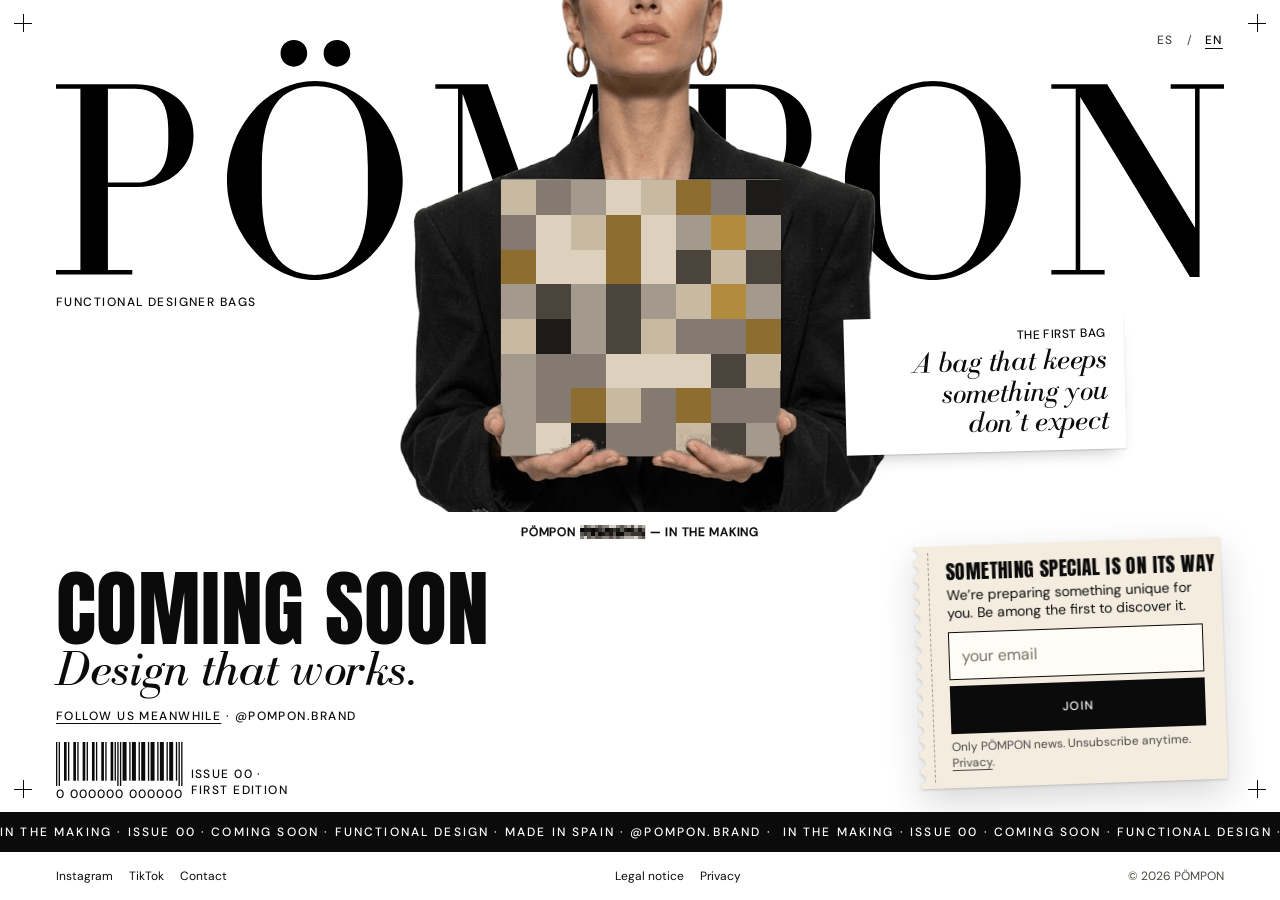
==== index.html @ bda3a81d "Landing coming soon PÖMPON: primera publicación (vista previa, noindex, formulario en modo demo) 🤖 G" ====
<!doctype html>
<html lang="es">
<head>
<meta charset="utf-8">
<meta name="viewport" content="width=device-width, initial-scale=1, viewport-fit=cover">
<meta name="color-scheme" content="light only">
<meta name="theme-color" content="#FFFFFF">
<!-- PREVIEW: noindex mientras la página vive en la URL de pruebas. Se cambia a "index, follow" al apuntar pomponbrand.com (EC_landing-coming-soon.md §4). -->
<meta name="robots" content="noindex, nofollow">
<link rel="canonical" href="https://pomponbrand.com/">
<link rel="icon" href="favicon.svg" type="image/svg+xml">
<link rel="icon" href="favicon-32.png" sizes="32x32" type="image/png">
<link rel="apple-touch-icon" href="apple-touch-icon-180.png">
<meta property="og:type" content="website">
<meta property="og:site_name" content="PÖMPON">
<meta property="og:url" content="https://pomponbrand.com/">
<meta property="og:title" content="PÖMPON — Nº 00 · En preparación">
<meta property="og:description" content="Bolsos de diseño funcional, hechos en España. El primer bolso está en preparación.">
<meta property="og:image" content="https://pomponbrand.com/og-image.png">
<meta property="og:image:width" content="1200">
<meta property="og:image:height" content="630">
<meta property="og:locale" content="es_ES">
<meta name="twitter:card" content="summary_large_image">
<title>PÖMPON — Nº 00 · En preparación</title>
<meta name="description" content="PÖMPON: bolsos de diseño funcional, hechos en España. El primer bolso está en preparación.">
<link rel="preload" href="fonts/Anton-Regular.ttf" as="font" type="font/ttf" crossorigin>
<link rel="preload" href="fonts/BodoniFLF-Italic.ttf" as="font" type="font/ttf" crossorigin>
<link rel="stylesheet" href="styles.css">
</head>
<body>
<div class="page">
<main class="cover" id="top">
  <span class="crop crop--tl" aria-hidden="true"></span><span class="crop crop--tr" aria-hidden="true"></span>
  <span class="crop crop--bl" aria-hidden="true"></span><span class="crop crop--br" aria-hidden="true"></span>

  <header class="meta">
    <div class="meta__right">
      <div class="lang" role="group" aria-label="Idioma" data-i18n-aria="langGroup">
        <button type="button" data-lang="es" aria-pressed="true" lang="es">ES</button><span class="lang__sep" aria-hidden="true">/</span><button type="button" data-lang="en" aria-pressed="false" lang="en">EN</button>
      </div>
    </div>
  </header>

  <div class="hero">
    <h1 class="logo"><img src="assets/pompon-logo.svg" alt="PÖMPON" width="1000" height="206"></h1>
    <figure class="model">
      <img class="model__img" src="assets/modelo.png" width="580" height="580" alt="Modelo con blazer negro sosteniendo el primer bolso de PÖMPON, oculto tras un mosaico." data-i18n-alt="modelAlt">
      <div class="mosaic" id="mosaic" tabindex="0" role="img" aria-label="El primer bolso, todavía oculto" data-i18n-aria="mosaicAria"></div>
      <img class="model__hands" src="assets/manos.png" width="580" height="580" alt="" aria-hidden="true">
    </figure>
  </div>

  <p class="caption caps" id="caption" aria-live="polite">PÖMPON <span class="redact" role="img" aria-label="nombre por desvelar"></span> — EN PREPARACIÓN</p>
  <p class="tagline caps"><span data-i18n="taglineA">BOLSOS DE DISEÑO FUNCIONAL</span><span class="tagline__made" data-i18n="taglineB">&nbsp;· HECHO EN ESPAÑA</span></p>

  <section class="headline" aria-labelledby="h-soon">
    <h2 class="headline__title" id="h-soon" data-i18n="soon">PRÓXIMAMENTE</h2>
    <p class="headline__sub" data-i18n="works">Diseño que funciona.</p>
  </section>
  <p class="social caps"><a href="https://www.instagram.com/pompon.brand/" rel="noopener" target="_blank"><span data-i18n="follow">Síguenos mientras tanto</span>&nbsp;·&nbsp;@pompon.brand</a></p>

  <aside class="secondary" aria-labelledby="k-first">
    <p class="secondary__kicker caps" id="k-first" data-i18n="kicker">EL PRIMER BOLSO</p>
    <p class="secondary__line" data-i18n="first">Un bolso que guarda algo que no esperas</p>
  </aside>

  <aside class="card" id="card" aria-labelledby="sub-title">
    <div class="card__under" id="card-done" aria-hidden="true">
      <p class="done__title" data-i18n="doneTitle">SUSCRITA.</p>
      <p class="done__text" data-i18n="doneText">Te contaremos lo que pase en el taller.</p>
    </div>
    <form class="card__sheet" id="sub-form" novalidate>
      <h2 class="card__title" id="sub-title" data-i18n="subTitle">ALGO ESPECIAL ESTÁ EN CAMINO</h2>
      <p class="card__lede" data-i18n="subLede">Estamos preparando algo único para ti. Sé de las primeras en descubrirlo.</p>
      <div class="field" id="field">
        <label class="sr-only" for="email" data-i18n="emailLabel">Tu email</label>
        <input id="email" name="email" type="email" inputmode="email" autocomplete="email" autocapitalize="off" spellcheck="false" required placeholder="tu email" data-i18n-ph="emailPh" aria-describedby="email-msg email-legal">
        <button class="btn" type="submit" id="sub-btn" data-i18n="subBtn">UNIRME</button>
      </div>
      <div class="sr-only" aria-hidden="true"><label for="website">No rellenar</label><input id="website" name="website" type="text" tabindex="-1" autocomplete="off"></div>
      <p class="field__msg" id="email-msg" role="alert"></p>
      <p class="legal" id="email-legal" data-i18n-html="legal">Solo novedades de PÖMPON. Baja cuando quieras. <a href="privacidad/">Privacidad</a>.</p>
    </form>
  </aside>

  <div class="barcode">
    <div aria-hidden="true"><svg viewBox="0 0 95 50" preserveAspectRatio="none" fill="#0b0b0b" role="presentation"><rect x="0" y="0" width="1" height="50"/><rect x="2" y="0" width="1" height="50"/><rect x="6" y="0" width="2" height="44"/><rect x="9" y="0" width="1" height="44"/><rect x="13" y="0" width="2" height="44"/><rect x="16" y="0" width="1" height="44"/><rect x="20" y="0" width="2" height="44"/><rect x="23" y="0" width="1" height="44"/><rect x="27" y="0" width="2" height="44"/><rect x="30" y="0" width="1" height="44"/><rect x="34" y="0" width="2" height="44"/><rect x="37" y="0" width="1" height="44"/><rect x="41" y="0" width="2" height="44"/><rect x="44" y="0" width="1" height="44"/><rect x="46" y="0" width="1" height="50"/><rect x="48" y="0" width="1" height="50"/><rect x="50" y="0" width="3" height="44"/><rect x="55" y="0" width="1" height="44"/><rect x="57" y="0" width="3" height="44"/><rect x="62" y="0" width="1" height="44"/><rect x="64" y="0" width="3" height="44"/><rect x="69" y="0" width="1" height="44"/><rect x="71" y="0" width="3" height="44"/><rect x="76" y="0" width="1" height="44"/><rect x="78" y="0" width="3" height="44"/><rect x="83" y="0" width="1" height="44"/><rect x="85" y="0" width="3" height="44"/><rect x="90" y="0" width="1" height="44"/><rect x="92" y="0" width="1" height="50"/><rect x="94" y="0" width="1" height="50"/></svg><div class="barcode__digits"><span>0</span><span>000000</span><span>000000</span></div></div>
    <p class="barcode__label caps" data-i18n="edition">Nº 00 · PRIMERA EDICIÓN</p>
  </div>

  <div class="ticker" aria-hidden="true"><div class="ticker__track" id="ticker"></div></div>
  <p class="sr-only" data-i18n="ticker">EN PREPARACIÓN · Nº 00 · PRÓXIMAMENTE · DISEÑO FUNCIONAL · HECHO EN ESPAÑA · @POMPON.BRAND</p>
</main>

<footer class="foot">
  <nav aria-label="Redes y contacto" data-i18n-aria="navSocial">
    <a href="https://www.instagram.com/pompon.brand/" rel="noopener" target="_blank">Instagram</a>
    <a href="https://www.tiktok.com/@pompon.brand" rel="noopener" target="_blank">TikTok</a>
    <a href="mailto:contact@pomponbrand.com" data-i18n="contact">Contacto</a>
  </nav>
  <nav aria-label="Legal" data-i18n-aria="navLegal">
    <a href="aviso-legal/" data-i18n="legalNotice">Aviso legal</a>
    <a href="privacidad/" data-i18n="privacy">Privacidad</a>
  </nav>
  <p>© 2026 PÖMPON</p>
</footer>
</div>

<script src="main.js" defer></script>
<!-- Cloudflare Web Analytics: sin cookies ni almacenamiento (spec §3). Token pendiente: CF_WA_TOKEN.
     Se activa sustituyendo el token; mientras tanto el script no se carga. -->
<!-- <script defer src="https://static.cloudflareinsights.com/beacon.min.js" data-cf-beacon='{"token": "CF_WA_TOKEN"}'></script> -->
</body>
</html>
---- styles.css ----
/* PÖMPON — landing temporal · Nº 00 */
@font-face{font-family:"Bodoni FLF";src:url(fonts/BodoniFLF-Italic.ttf) format("truetype");font-style:italic;font-weight:400;font-display:swap}
@font-face{font-family:"Bodoni FLF";src:url(fonts/BodoniFLF-Roman.ttf) format("truetype");font-style:normal;font-weight:400;font-display:swap}
@font-face{font-family:"DM Sans";src:url(fonts/DMSans-Regular.ttf) format("truetype");font-weight:400;font-display:swap}
@font-face{font-family:"DM Sans";src:url(fonts/DMSans-Medium.ttf) format("truetype");font-weight:500;font-display:swap}
@font-face{font-family:"Anton";src:url(fonts/Anton-Regular.ttf) format("truetype");font-weight:400;font-display:swap}

:root{
  color-scheme: light only; /* sin modo oscuro (AGENT_INSTRUCTIONS §4c) */
  /* color */
  --c-paper:#ffffff;
  --c-ink:#0b0b0b;
  --c-ink-soft:#4a4743;
  --c-cream:#f3ecdf;
  --c-cream-deep:#e9dfcc;
  --c-field:#fffcf5;
  --c-mosaic-black:#1d1b19;
  --c-mosaic-umber:#4b443d;
  --c-mosaic-taupe:#857a70;
  --c-mosaic-taupe-lt:#a4998d;
  --c-mosaic-sand:#c8b9a2;
  --c-mosaic-sand-lt:#ddd0bc;
  --c-mosaic-gold:#b38b3f;
  --c-mosaic-gold-dk:#8e6d31;
  /* type */
  --f-display:"Anton","Arial Narrow",Impact,sans-serif;
  --f-serif:"Bodoni FLF","Bodoni 72",Didot,serif;
  --f-sans:"DM Sans",system-ui,-apple-system,"Segoe UI",sans-serif;
  --fs-xs:12px;
  --fs-s:14px;
  --fs-m:16px;
  --ls-caps:.12em;
  --ls-ticker:.18em;
  /* spacing */
  --sp-1:4px;--sp-2:8px;--sp-3:12px;--sp-4:16px;--sp-5:24px;--sp-6:32px;--sp-7:48px;--sp-8:56px;
  --pad:var(--sp-4);
  --tap:44px;
  /* radii */
  --r-0:0;--r-1:2px;--r-2:4px;
  /* elevation (solo papel encartado) */
  --shadow-paper:drop-shadow(0 1px 1px rgba(11,11,11,.18)) drop-shadow(0 14px 18px rgba(11,11,11,.16));
  /* layout */
  --ticker-h:40px;
  --foot-h:48px;
  --motion:1;
}

*,*::before,*::after{box-sizing:border-box}
html,body{margin:0;overflow-x:clip}
body{background:var(--c-paper);color:var(--c-ink);font:400 var(--fs-s)/1.4 var(--f-sans);-webkit-font-smoothing:antialiased;text-rendering:optimizeLegibility}
a{color:inherit;text-underline-offset:3px;text-decoration-thickness:1px}
a:hover{color:var(--c-ink-soft)}
button,input{font:inherit;color:inherit}
img{display:block;max-width:100%}
.page{container:page / inline-size}
.cover,.foot{
  --m:min(64cqw,250px);       /* lado del encuadre cuadrado de la modelo */
  --logo-w:calc(100cqw - 2 * var(--pad));
  --logo-top:28px;
}
.sr-only{position:absolute;width:1px;height:1px;overflow:hidden;clip:rect(0 0 0 0);white-space:nowrap}
:focus-visible{outline:2px solid var(--c-ink);outline-offset:3px}
.caps{font-family:var(--f-sans);font-weight:500;font-size:var(--fs-xs);letter-spacing:var(--ls-caps);text-transform:uppercase;line-height:1.35}

/* ───────── cover (mobile first) ───────── */
.cover{
  position:relative;display:grid;
  grid-template-columns:auto minmax(0,1fr);
  grid-template-areas:"hero hero" "cap cap" "tag tag" "head sec" "soc soc" "card card" "bar bar" "tick tick";
  column-gap:var(--sp-3);padding:0 var(--pad);background:var(--c-paper);
}
.crop{position:absolute;width:18px;height:18px;z-index:6;pointer-events:none}
.crop::before,.crop::after{content:"";position:absolute;background:var(--c-ink)}
.crop::before{left:0;right:0;top:50%;height:1px}
.crop::after{top:0;bottom:0;left:50%;width:1px}
.crop--tl{top:6px;left:6px}.crop--tr{top:6px;right:6px}
.crop--bl{bottom:calc(var(--ticker-h) + 6px);left:6px}.crop--br{bottom:calc(var(--ticker-h) + 6px);right:6px}

.meta{position:absolute;z-index:6;top:0;left:0;right:0;display:flex;justify-content:flex-end;align-items:flex-start;padding:0 30px 0 26px;pointer-events:none}
.meta > *{pointer-events:auto}
.meta__right{display:flex;flex-direction:column;align-items:flex-end;gap:2px}
.lang{display:flex;align-items:center;margin:-7px 0 0}
.lang__sep{font-size:var(--fs-xs);color:var(--c-ink-soft)}
.lang button{min-width:var(--tap);min-height:var(--tap);background:none;border:0;padding:0 6px;cursor:pointer;font:500 var(--fs-xs)/1 var(--f-sans);letter-spacing:var(--ls-caps);color:var(--c-ink-soft)}
.lang button[aria-pressed="true"]{color:var(--c-ink);text-decoration:underline;text-underline-offset:4px}
.stamp{display:inline-block;background:var(--c-ink);color:var(--c-paper);padding:5px 9px 4px;transform:rotate(-3deg);transform-origin:0 50%;margin:10px 0 0}
.stamp span{display:block}

.hero{grid-area:hero;position:relative;height:var(--m);margin:0 calc(var(--pad) * -1)}
.logo{position:absolute;z-index:1;margin:0;left:calc((100cqw - var(--logo-w)) / 2);top:var(--logo-top);width:var(--logo-w)}
.logo img{width:100%;height:auto}
.model{position:absolute;z-index:2;margin:0;top:0;left:50%;width:var(--m);height:var(--m);transform:translateX(-50%)}
.model__img,.model__hands{position:absolute;inset:0;width:100%;height:100%}
.model__hands{z-index:2;pointer-events:none}
.mosaic{position:absolute;z-index:1;left:22.8%;top:35.2%;width:54.7%;height:54.2%;display:grid;grid-template-columns:repeat(8,1fr);grid-template-rows:repeat(8,1fr);
  background:repeating-conic-gradient(var(--c-mosaic-taupe) 0 25%,var(--c-mosaic-sand) 0 50%) 0 0/25% 25%;cursor:default;-webkit-tap-highlight-color:transparent}
.mosaic span{background:var(--c);transition:background-color calc(2.8s * var(--motion)) ease}
.mosaic.is-shuffling span{transition-duration:calc(.5s * var(--motion));transition-delay:calc(var(--d, 0s) * var(--motion))}
.mosaic:focus-visible{outline-offset:4px}

.caption{grid-area:cap;justify-self:center;margin:8px 0 0;z-index:5;min-height:16px;display:flex;align-items:center;gap:.4em;white-space:nowrap;letter-spacing:.06em;-webkit-text-stroke:.35px currentColor}
.redact{display:inline-block;width:5.4em;height:1.15em;background:#5b5752 center/100% 100% no-repeat;image-rendering:pixelated;filter:blur(.25px)}
.tagline{grid-area:tag;margin:12px 0 0}
.tagline__made{display:none}
.headline{grid-area:head;margin:8px 0 0;align-self:start;width:max-content;white-space:nowrap}
.headline__title{margin:0;font:400 clamp(36px,10cqw,60px)/.88 var(--f-display);letter-spacing:.005em;text-transform:uppercase}
.headline__sub{margin:0;font:italic 400 clamp(24px,7cqw,34px)/1 var(--f-serif);letter-spacing:-.01em}
.secondary{grid-area:sec;margin:8px -6px 0 0;text-align:right;align-self:start;justify-self:end;max-width:136px;background:var(--c-paper);padding:6px 8px 8px;transform:rotate(-1.5deg);box-shadow:0 1px 1px rgba(11,11,11,.14),0 10px 18px -10px rgba(11,11,11,.3)}
.secondary__kicker{margin:0 0 2px;letter-spacing:.04em;white-space:nowrap}
.secondary__line{margin:0;font:italic 400 17px/1.02 var(--f-serif);letter-spacing:-.01em;text-wrap:balance}
.social{grid-area:soc;margin:0;display:flex}
.social{margin-top:14px !important;margin-bottom:12px}
.social a{display:inline-flex;align-items:center;min-height:var(--tap);margin-block:-8px;text-decoration:none}
.social a span{text-decoration:underline;text-underline-offset:3px}

/* ───────── subscription insert ───────── */
.card{grid-area:card;position:relative;z-index:5;margin:2px 4px 16px;transform:rotate(-1.5deg);filter:var(--shadow-paper)}
.card__sheet,.card__under{
  --bite:radial-gradient(circle 5px at 0 50%,#0000 4.5px,#000 5px) 0 0/100% 16px;
  -webkit-mask:var(--bite);mask:var(--bite);background:var(--c-cream);
}
.card__sheet{position:relative;z-index:1;padding:12px 14px 12px 26px;transform-origin:14px 0}
.card__sheet::before,.card__under::before{content:"";position:absolute;top:6px;bottom:6px;left:14px;border-left:1.5px dashed rgba(11,11,11,.35)}
.card__under{position:absolute;inset:0;padding:14px 16px 14px 28px;background:var(--c-cream-deep);display:flex;flex-direction:column;justify-content:center;visibility:hidden}
.card__title{margin:0;font:400 22px/1 var(--f-display);letter-spacing:.02em;text-transform:uppercase;text-wrap:balance}
.card__lede{margin:4px 0 10px;font-size:var(--fs-s);line-height:1.3;text-wrap:pretty}
.field{display:flex;gap:6px}
.field input{flex:1;min-width:0;height:48px;padding:0 12px;border:1px solid var(--c-ink);border-radius:var(--r-0);background:var(--c-field);font-size:var(--fs-m);outline:none;transition:box-shadow .15s}
.field input::placeholder{color:#76716a}
.field input:focus-visible,.field.is-focus input{box-shadow:0 0 0 1px var(--c-ink),0 0 0 4px var(--c-cream),0 0 0 5px var(--c-ink)}
.field.has-error input{border-width:2px;padding-left:11px}
.btn{min-height:48px;padding:0 14px;border:1px solid var(--c-ink);border-radius:var(--r-0);background:var(--c-ink);color:var(--c-paper);font:500 var(--fs-xs)/1 var(--f-sans);letter-spacing:var(--ls-caps);text-transform:uppercase;cursor:pointer;white-space:nowrap;transition:background-color .15s,color .15s}
.btn:hover{background:#2a2825}
.btn[disabled]{cursor:progress;background:var(--c-ink-soft);border-color:var(--c-ink-soft)}
.btn--ghost{background:transparent;color:var(--c-ink)}
.btn--ghost:hover{background:var(--c-ink);color:var(--c-paper)}
.field__msg{margin:6px 0 0;font-weight:500;font-size:var(--fs-xs);display:flex;gap:6px;align-items:center}
.field__msg:empty{display:none}
.field__msg::before{content:"";width:8px;height:8px;background:var(--c-ink);transform:rotate(45deg);flex:none}
.legal{margin:6px 0 0;font-size:var(--fs-xs);line-height:1.3;color:var(--c-ink-soft)}
.done__title{margin:0;font:400 30px/1 var(--f-display);letter-spacing:.02em}
.done__text{margin:6px 0 0;font:italic 400 22px/1.1 var(--f-serif);text-wrap:balance}

.card.is-done .card__under{visibility:visible}
.card.is-tearing .card__under{visibility:visible}
.card.is-tearing .card__sheet{animation:tear calc(1.1s * var(--motion)) cubic-bezier(.5,0,.75,.2) forwards}
.card.is-done .card__sheet{visibility:hidden}
@keyframes tear{
  0%{transform:none}
  18%{transform:rotate(-2.5deg) translate(4px,-6px)}
  32%{transform:rotate(-1deg) translate(10px,-4px)}
  100%{transform:rotate(16deg) translate(55%,160%);opacity:0}
}

.barcode{grid-area:bar;display:flex;align-items:flex-end;gap:8px;margin:8px 0 20px}
.barcode > div{display:grid;width:max-content}
.barcode svg{width:100%;height:22px}
.barcode__digits{display:flex;justify-content:space-between;font:500 var(--fs-xs)/1 var(--f-sans);letter-spacing:0;margin-top:2px;gap:4px;letter-spacing:-.01em}
.barcode__label{margin:0 0 2px;max-width:17ch}

.ticker{grid-area:tick;position:relative;z-index:5;height:var(--ticker-h);margin:0 calc(var(--pad) * -1);background:var(--c-ink);color:var(--c-paper);overflow:hidden;display:flex;align-items:center}
.ticker__track{display:flex;width:max-content;animation:ticker 48s linear infinite}
.ticker__item{white-space:nowrap;font:500 var(--fs-xs)/1 var(--f-sans);letter-spacing:var(--ls-ticker);padding-right:.9em}
@keyframes ticker{to{transform:translateX(-50%)}}

.foot{display:flex;flex-wrap:wrap;justify-content:center;align-items:center;column-gap:18px;row-gap:0;padding:8px var(--pad) 16px;font-size:var(--fs-xs)}
.foot nav{display:flex;flex-wrap:wrap;justify-content:center;column-gap:16px}
.foot a,.foot button{display:inline-flex;align-items:center;min-height:var(--tap);background:none;border:0;padding:0;cursor:pointer;text-decoration:none;font-size:var(--fs-xs)}
.foot a:hover,.foot button:hover{text-decoration:underline}
.foot p{margin:0;min-height:var(--tap);display:flex;align-items:center;color:var(--c-ink-soft);width:100%;justify-content:center}

/* ───────── tablet ───────── */
@container page (min-width:700px){
  .cover,.foot{--pad:var(--sp-6);--m:min(62cqw,540px);--logo-top:64px}
  .cover{grid-template-columns:minmax(0,1fr) minmax(0,330px);column-gap:var(--sp-6);
    grid-template-areas:"hero hero" "cap cap" "tag card" "head card" "soc card" "bar card" "tick tick"}
  .meta{padding:14px 20px 0 36px}
  .stamp span{display:inline}
  .lang{margin:0}
  .crop--tl{top:10px;left:10px}.crop--tr{top:10px;right:10px}
  .crop--bl{bottom:calc(var(--ticker-h) + 10px);left:10px}.crop--br{bottom:calc(var(--ticker-h) + 10px);right:10px}
  .caption{margin-top:10px}
  .tagline{margin-top:28px}
  .headline{width:auto}
  .headline__title{font-size:clamp(48px,7.2cqw,84px)}
  .headline__sub{font-size:clamp(34px,5.4cqw,54px);margin-top:-2px}
  .secondary{position:absolute;z-index:5;margin:0;top:calc(var(--logo-top) + var(--logo-w) * .2056 + 24px);left:calc(50% + var(--m) * .40);right:auto;width:clamp(190px,24cqw,260px);max-width:none;justify-self:auto;
    background:var(--c-paper);padding:12px 16px 14px;transform:rotate(-1.5deg);box-shadow:0 1px 1px rgba(11,11,11,.14),0 10px 18px -10px rgba(11,11,11,.3)}
  .secondary__line{font-size:clamp(22px,3cqw,30px)}
  .social{margin-bottom:0}
  .card{align-self:start;margin:28px 0 32px}
  .field{flex-direction:column}
  .field input{flex:none}
  .barcode{margin:24px 0 32px}
  .barcode > div{width:max-content}
  .barcode__digits{font-size:var(--fs-xs);gap:5px;letter-spacing:.08em}
  .barcode svg{height:44px}
  .foot{justify-content:space-between;padding:4px var(--pad)}
  .foot p{width:auto}
}

/* ───────── desktop: one screen ───────── */
@container page (min-width:1200px){
  .cover,.foot{--pad:var(--sp-8);--cover-h:max(720px,calc(100svh - var(--foot-h)));--m:min(calc(var(--cover-h) - 340px),42cqw);--logo-top:40px}
  .cover{display:block;height:var(--cover-h);padding:0;overflow:clip}
  .cover > *{position:absolute}
  .cover > .crop{position:absolute}
  .meta{padding:18px 44px 0 56px}
  .crop--tl{top:14px;left:14px}.crop--tr{top:14px;right:14px}
  .crop--bl{bottom:calc(var(--ticker-h) + 14px);left:14px}.crop--br{bottom:calc(var(--ticker-h) + 14px);right:14px}
  .hero{top:0;left:0;right:0;margin:0}
  .caption{top:calc(var(--m) + 12px);left:50%;transform:translateX(-50%);margin:0}
  .tagline{left:var(--pad);top:calc(var(--logo-top) + var(--logo-w) * .2056 + 14px);margin:0;max-width:calc(50cqw - var(--m) / 2 - var(--pad) - 24px)}
  .headline{left:var(--pad);bottom:calc(var(--ticker-h) + 118px);margin:0}
  .headline__title{font-size:min(6.6cqw,11svh)}
  .headline__sub{font-size:min(3.9cqw,6.5svh);margin-top:-2px}
  .social{left:var(--pad);bottom:calc(var(--ticker-h) + 82px);margin-top:0 !important;margin-bottom:0}
  .secondary{top:calc(var(--logo-top) + var(--logo-w) * .2056 + 36px);left:calc(50% + var(--m) * .40);width:280px;padding:12px 18px 14px}
  .secondary__line{font-size:30px}
  .barcode{left:var(--pad);bottom:calc(var(--ticker-h) + 12px);margin:0}
  .barcode svg{height:44px}
  .card{right:var(--pad);bottom:calc(var(--ticker-h) + 28px);width:clamp(300px,24cqw,350px);margin:0;transform:rotate(-2deg)}
  .card__sheet{padding:16px 20px 16px 32px}
  .card__title{font-size:20px;white-space:nowrap}
  .ticker{left:0;right:0;bottom:0;margin:0}
  .foot{height:var(--foot-h);flex-wrap:nowrap;padding:0 var(--pad)}
}


@media (prefers-reduced-motion:reduce){
  :root{--motion:0}
  .ticker__track{animation:none}
  .card.is-tearing .card__sheet{animation:fade .3s linear forwards}
  @keyframes fade{to{opacity:0}}
}
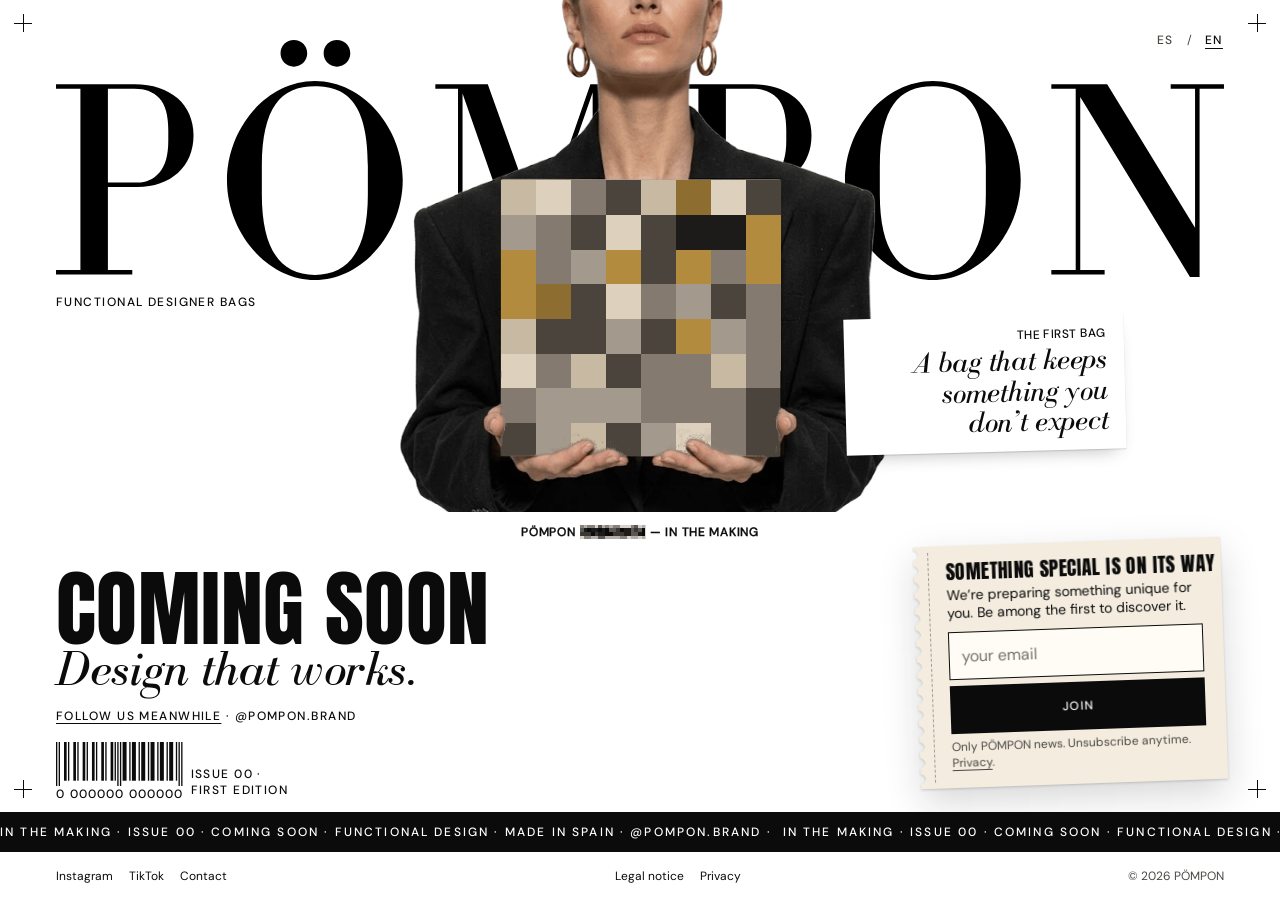
==== commit 119cb809: "Activa Cloudflare Web Analytics (sin cookies) y política de privacidad actualizada 🤖 Generated with " ====
--- a/index.html
+++ b/index.html
@@ -107,8 +107,7 @@
 </div>
 
 <script src="main.js" defer></script>
-<!-- Cloudflare Web Analytics: sin cookies ni almacenamiento (spec §3). Token pendiente: CF_WA_TOKEN.
-     Se activa sustituyendo el token; mientras tanto el script no se carga. -->
-<!-- <script defer src="https://static.cloudflareinsights.com/beacon.min.js" data-cf-beacon='{"token": "CF_WA_TOKEN"}'></script> -->
+<!-- Cloudflare Web Analytics: sin cookies ni almacenamiento en el dispositivo (spec §3, D4). -->
+<script type="module" src="https://static.cloudflareinsights.com/beacon.min.js" data-cf-beacon='{"token": "8690e8e707134e01bd6cf3379ba673b0"}'></script>
 </body>
 </html>
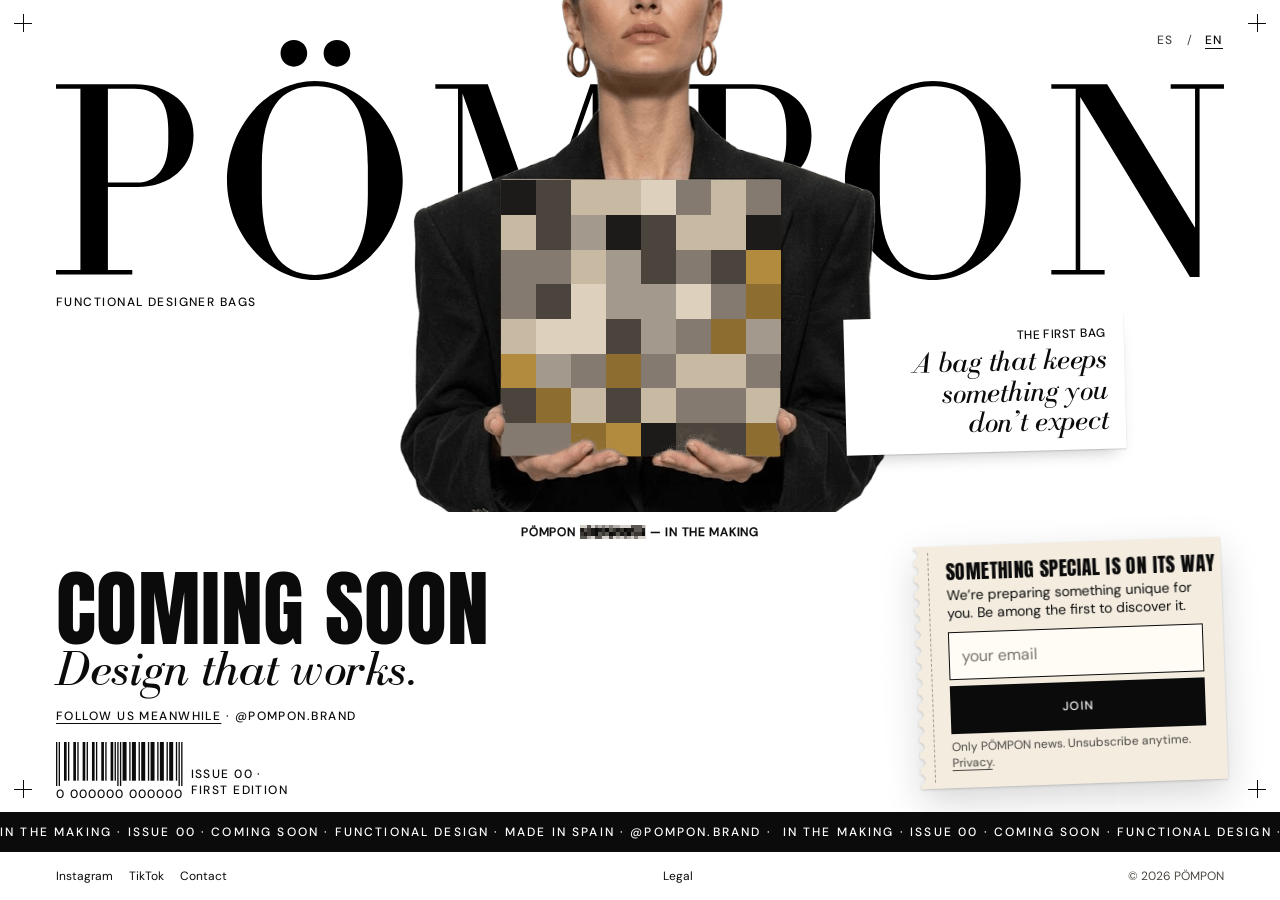
==== commit 9555127b: "Páginas legales fusionadas en /legal (aviso legal + privacidad) con redirecciones desde las rutas an" ====
--- a/index.html
+++ b/index.html
@@ -79,7 +79,7 @@
       </div>
       <div class="sr-only" aria-hidden="true"><label for="website">No rellenar</label><input id="website" name="website" type="text" tabindex="-1" autocomplete="off"></div>
       <p class="field__msg" id="email-msg" role="alert"></p>
-      <p class="legal" id="email-legal" data-i18n-html="legal">Solo novedades de PÖMPON. Baja cuando quieras. <a href="privacidad/">Privacidad</a>.</p>
+      <p class="legal" id="email-legal" data-i18n-html="legal">Solo novedades de PÖMPON. Baja cuando quieras. <a href="legal/#privacidad">Privacidad</a>.</p>
     </form>
   </aside>
 
@@ -99,8 +99,7 @@
     <a href="mailto:contact@pomponbrand.com" data-i18n="contact">Contacto</a>
   </nav>
   <nav aria-label="Legal" data-i18n-aria="navLegal">
-    <a href="aviso-legal/" data-i18n="legalNotice">Aviso legal</a>
-    <a href="privacidad/" data-i18n="privacy">Privacidad</a>
+    <a href="legal/" data-i18n="legalLink">Legal</a>
   </nav>
   <p>© 2026 PÖMPON</p>
 </footer>
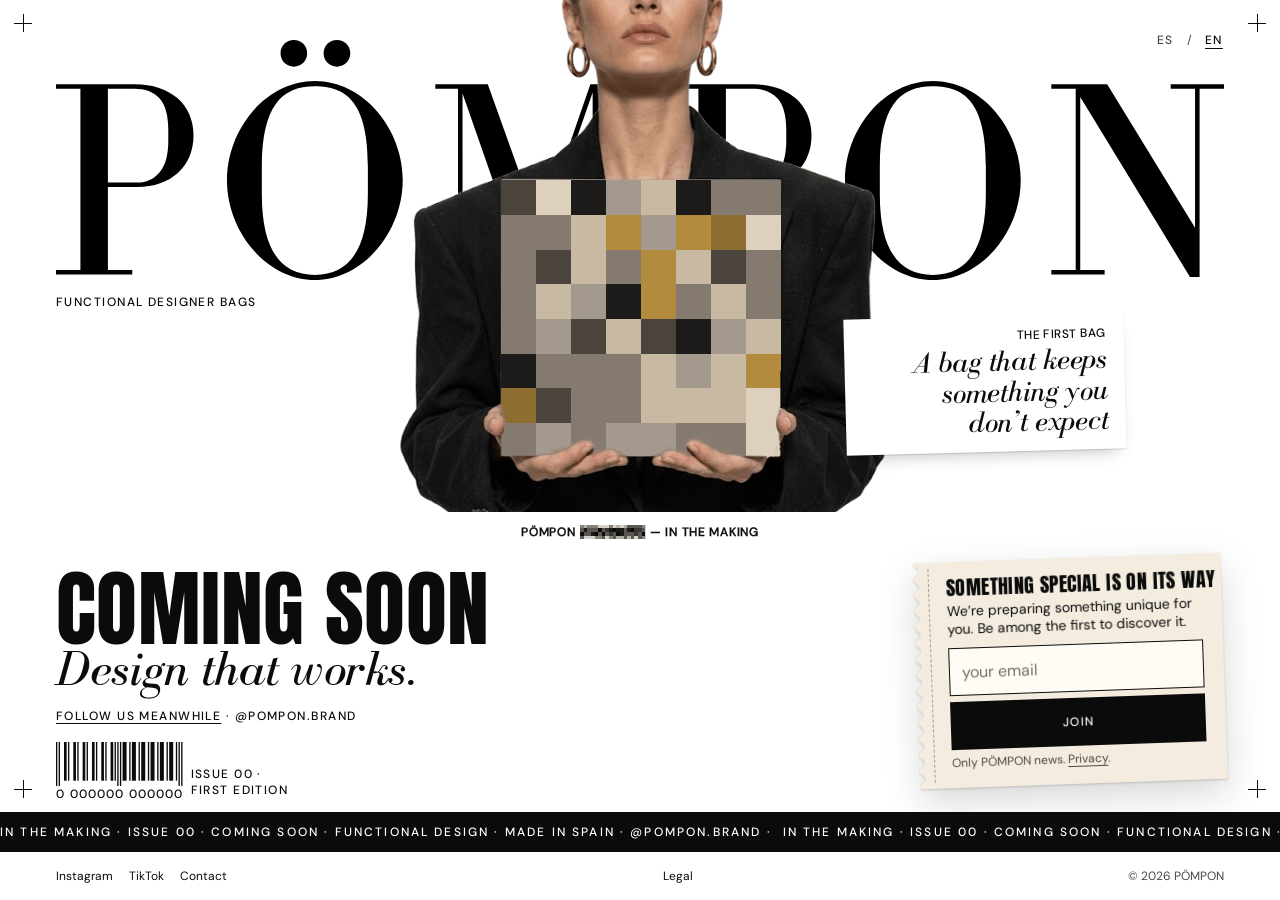
==== commit 5758bfdf: "Nota del formulario: se quita 'Baja cuando quieras' (ES/EN) 🤖 Generated with Claude Code  Co-Authore" ====
--- a/index.html
+++ b/index.html
@@ -79,7 +79,7 @@
       </div>
       <div class="sr-only" aria-hidden="true"><label for="website">No rellenar</label><input id="website" name="website" type="text" tabindex="-1" autocomplete="off"></div>
       <p class="field__msg" id="email-msg" role="alert"></p>
-      <p class="legal" id="email-legal" data-i18n-html="legal">Solo novedades de PÖMPON. Baja cuando quieras. <a href="legal/#privacidad">Privacidad</a>.</p>
+      <p class="legal" id="email-legal" data-i18n-html="legal">Solo novedades de PÖMPON. <a href="legal/#privacidad">Privacidad</a>.</p>
     </form>
   </aside>
 
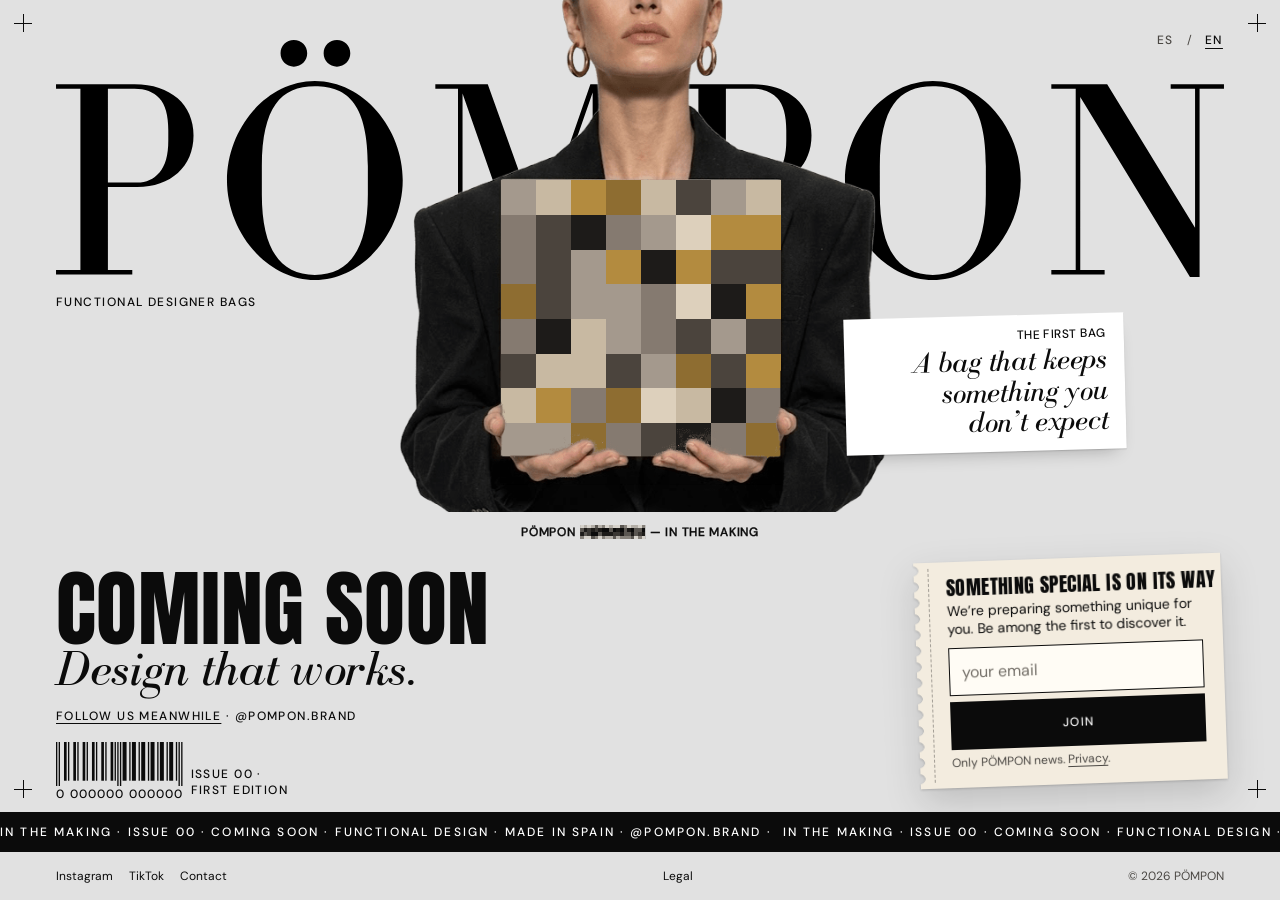
==== commit 759461e8: "Fondo de la landing a #E1E1E1 (token --c-bg; papel, textos sobre negro y pegatina siguen en blanco) " ====
--- a/index.html
+++ b/index.html
@@ -4,7 +4,7 @@
 <meta charset="utf-8">
 <meta name="viewport" content="width=device-width, initial-scale=1, viewport-fit=cover">
 <meta name="color-scheme" content="light only">
-<meta name="theme-color" content="#FFFFFF">
+<meta name="theme-color" content="#E1E1E1">
 <!-- PREVIEW: noindex mientras la página vive en la URL de pruebas. Se cambia a "index, follow" al apuntar pomponbrand.com (EC_landing-coming-soon.md §4). -->
 <meta name="robots" content="noindex, nofollow">
 <link rel="canonical" href="https://pomponbrand.com/">
--- a/styles.css
+++ b/styles.css
@@ -9,6 +9,7 @@
   color-scheme: light only; /* sin modo oscuro (AGENT_INSTRUCTIONS §4c) */
   /* color */
   --c-paper:#ffffff;
+  --c-bg:#e1e1e1;
   --c-ink:#0b0b0b;
   --c-ink-soft:#4a4743;
   --c-cream:#f3ecdf;
@@ -47,7 +48,7 @@
 
 *,*::before,*::after{box-sizing:border-box}
 html,body{margin:0;overflow-x:clip}
-body{background:var(--c-paper);color:var(--c-ink);font:400 var(--fs-s)/1.4 var(--f-sans);-webkit-font-smoothing:antialiased;text-rendering:optimizeLegibility}
+body{background:var(--c-bg);color:var(--c-ink);font:400 var(--fs-s)/1.4 var(--f-sans);-webkit-font-smoothing:antialiased;text-rendering:optimizeLegibility}
 a{color:inherit;text-underline-offset:3px;text-decoration-thickness:1px}
 a:hover{color:var(--c-ink-soft)}
 button,input{font:inherit;color:inherit}
@@ -67,7 +68,7 @@
   position:relative;display:grid;
   grid-template-columns:auto minmax(0,1fr);
   grid-template-areas:"hero hero" "cap cap" "tag tag" "head sec" "soc soc" "card card" "bar bar" "tick tick";
-  column-gap:var(--sp-3);padding:0 var(--pad);background:var(--c-paper);
+  column-gap:var(--sp-3);padding:0 var(--pad);background:var(--c-bg);
 }
 .crop{position:absolute;width:18px;height:18px;z-index:6;pointer-events:none}
 .crop::before,.crop::after{content:"";position:absolute;background:var(--c-ink)}
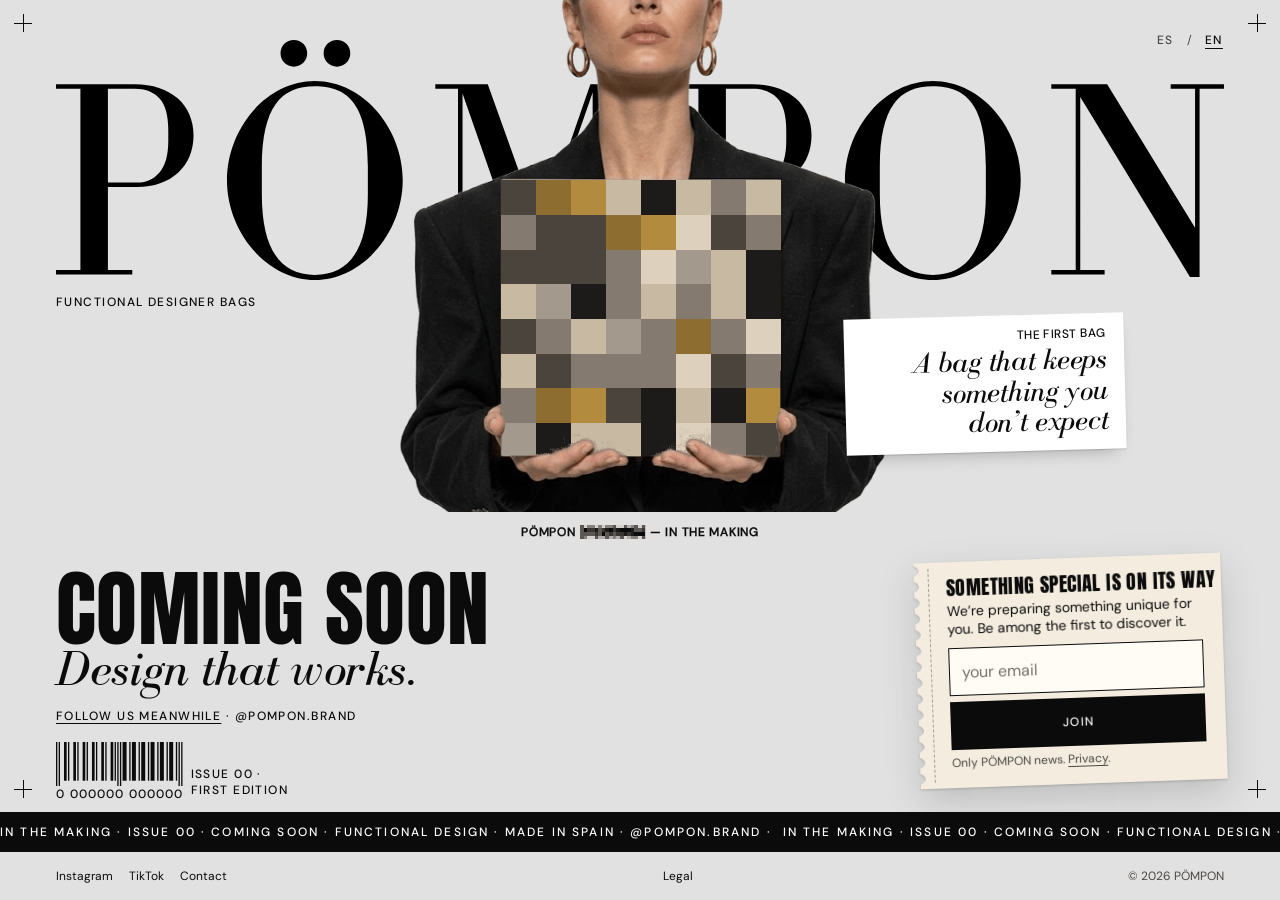
==== commit 79ab3c18: "Go-live pomponbrand.com: CNAME del dominio y robots index, follow 🤖 Generated with Claude Code  Co-A" ====
--- a/index.html
+++ b/index.html
@@ -5,8 +5,7 @@
 <meta name="viewport" content="width=device-width, initial-scale=1, viewport-fit=cover">
 <meta name="color-scheme" content="light only">
 <meta name="theme-color" content="#E1E1E1">
-<!-- PREVIEW: noindex mientras la página vive en la URL de pruebas. Se cambia a "index, follow" al apuntar pomponbrand.com (EC_landing-coming-soon.md §4). -->
-<meta name="robots" content="noindex, nofollow">
+<meta name="robots" content="index, follow">
 <link rel="canonical" href="https://pomponbrand.com/">
 <link rel="icon" href="favicon.svg" type="image/svg+xml">
 <link rel="icon" href="favicon-32.png" sizes="32x32" type="image/png">
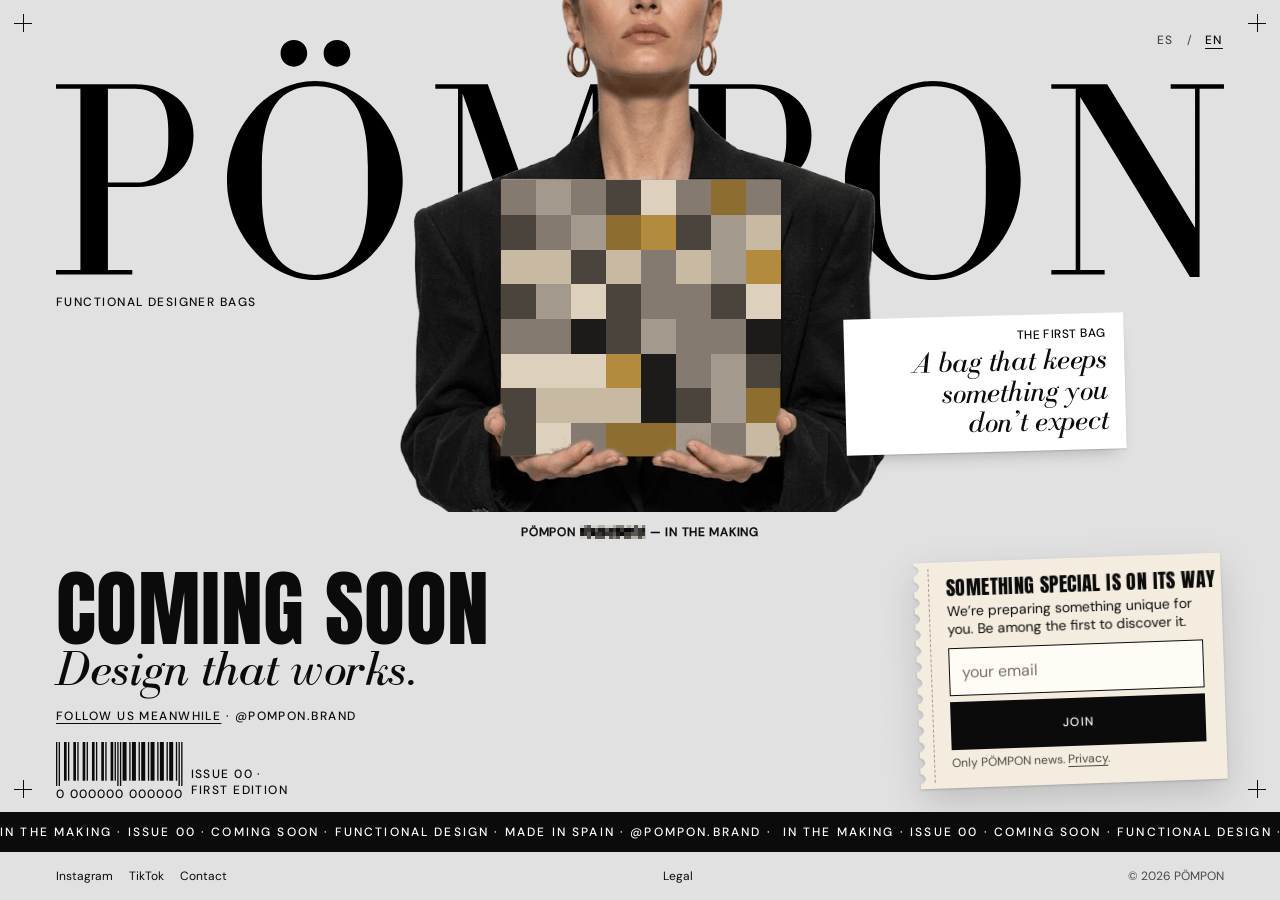
==== commit 2534c04e: "SEO: favicons, JSON-LD, robots, sitemap y title 🤖 Generated with Claude Code  Co-Authored-By: Claude" ====
--- a/index.html
+++ b/index.html
@@ -7,24 +7,58 @@
 <meta name="theme-color" content="#E1E1E1">
 <meta name="robots" content="index, follow">
 <link rel="canonical" href="https://pomponbrand.com/">
-<link rel="icon" href="favicon.svg" type="image/svg+xml">
-<link rel="icon" href="favicon-32.png" sizes="32x32" type="image/png">
-<link rel="apple-touch-icon" href="apple-touch-icon-180.png">
+<link rel="icon" href="/favicon.ico" sizes="48x48">
+<link rel="icon" href="/favicon-48.png" sizes="48x48" type="image/png">
+<link rel="icon" href="/favicon-96.png" sizes="96x96" type="image/png">
+<link rel="icon" href="/favicon-192.png" sizes="192x192" type="image/png">
+<link rel="icon" href="/favicon.svg" type="image/svg+xml">
+<link rel="apple-touch-icon" href="/apple-touch-icon-180.png">
 <meta property="og:type" content="website">
 <meta property="og:site_name" content="PÖMPON">
 <meta property="og:url" content="https://pomponbrand.com/">
-<meta property="og:title" content="PÖMPON — Nº 00 · En preparación">
+<meta property="og:title" content="PÖMPON - Bolsos de diseño funcional · Próximamente">
 <meta property="og:description" content="Bolsos de diseño funcional, hechos en España. El primer bolso está en preparación.">
 <meta property="og:image" content="https://pomponbrand.com/og-image.png">
 <meta property="og:image:width" content="1200">
 <meta property="og:image:height" content="630">
 <meta property="og:locale" content="es_ES">
 <meta name="twitter:card" content="summary_large_image">
-<title>PÖMPON — Nº 00 · En preparación</title>
+<title>PÖMPON - Bolsos de diseño funcional · Próximamente</title>
 <meta name="description" content="PÖMPON: bolsos de diseño funcional, hechos en España. El primer bolso está en preparación.">
 <link rel="preload" href="fonts/Anton-Regular.ttf" as="font" type="font/ttf" crossorigin>
 <link rel="preload" href="fonts/BodoniFLF-Italic.ttf" as="font" type="font/ttf" crossorigin>
 <link rel="stylesheet" href="styles.css">
+<script type="application/ld+json">
+{
+  "@context": "https://schema.org",
+  "@graph": [
+    {
+      "@type": "WebSite",
+      "@id": "https://pomponbrand.com/#website",
+      "url": "https://pomponbrand.com/",
+      "name": "PÖMPON",
+      "alternateName": ["POMPON", "pomponbrand"],
+      "inLanguage": ["es", "en"],
+      "publisher": { "@id": "https://pomponbrand.com/#organization" }
+    },
+    {
+      "@type": "Organization",
+      "@id": "https://pomponbrand.com/#organization",
+      "name": "PÖMPON",
+      "alternateName": "POMPON",
+      "url": "https://pomponbrand.com/",
+      "logo": "https://pomponbrand.com/favicon-512.png",
+      "image": "https://pomponbrand.com/og-image.png",
+      "description": "Bolsos de diseño funcional, hechos en España.",
+      "email": "contact@pomponbrand.com",
+      "sameAs": [
+        "https://www.instagram.com/pompon.brand/",
+        "https://www.tiktok.com/@pompon.brand"
+      ]
+    }
+  ]
+}
+</script>
 </head>
 <body>
 <div class="page">
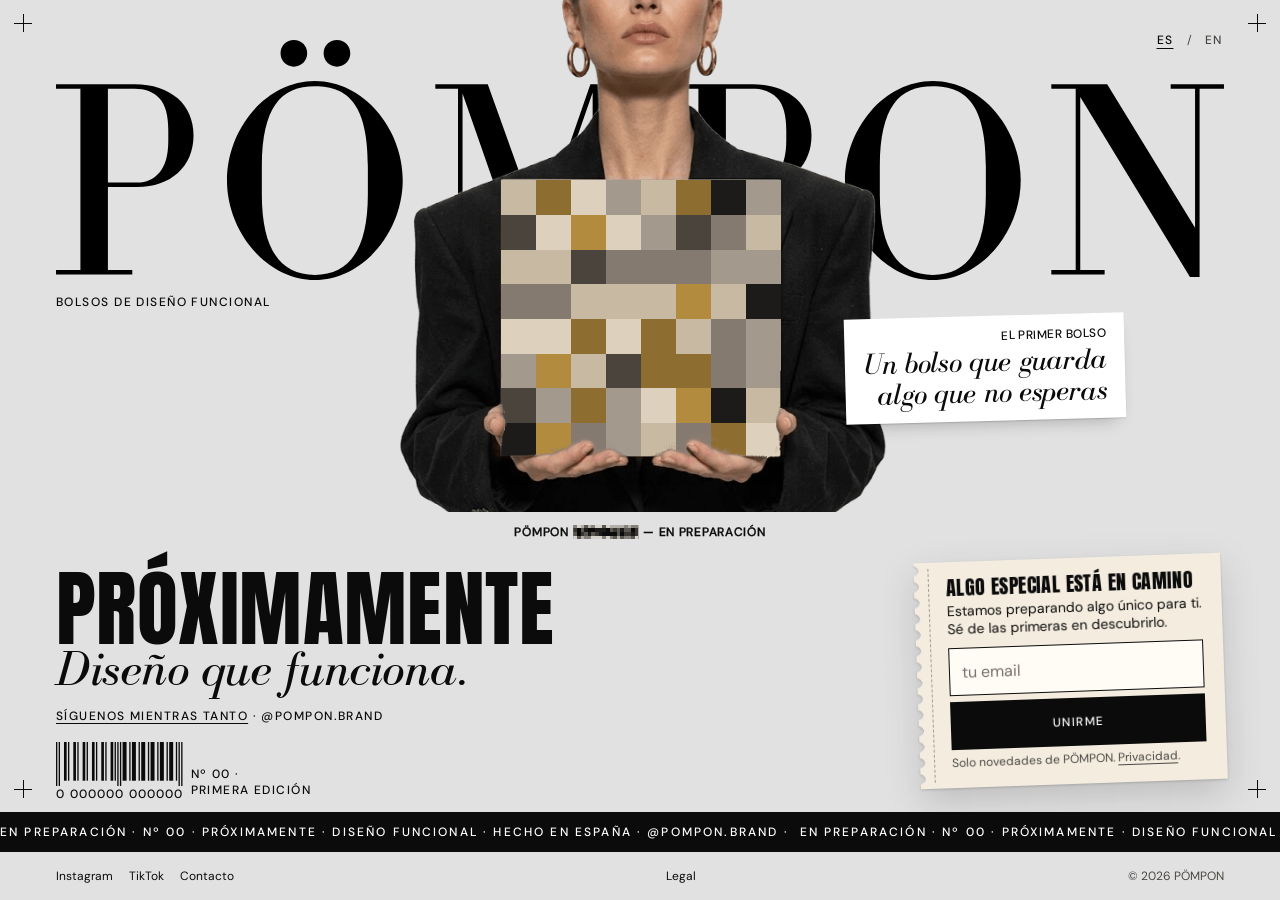
==== commit 9676ecf4: "Versiona main.js (?v=) para que Googlebot no ejecute la copia cacheada 🤖 Generated with Claude Code " ====
--- a/index.html
+++ b/index.html
@@ -138,7 +138,8 @@
 </footer>
 </div>
 
-<script src="main.js" defer></script>
+<!-- ?v= se cambia en cada cambio de main.js: Googlebot cachea los JS ignorando las cabeceras de caché. -->
+<script src="main.js?v=20260928" defer></script>
 <!-- Cloudflare Web Analytics: sin cookies ni almacenamiento en el dispositivo (spec §3, D4). -->
 <script type="module" src="https://static.cloudflareinsights.com/beacon.min.js" data-cf-beacon='{"token": "8690e8e707134e01bd6cf3379ba673b0"}'></script>
 </body>
